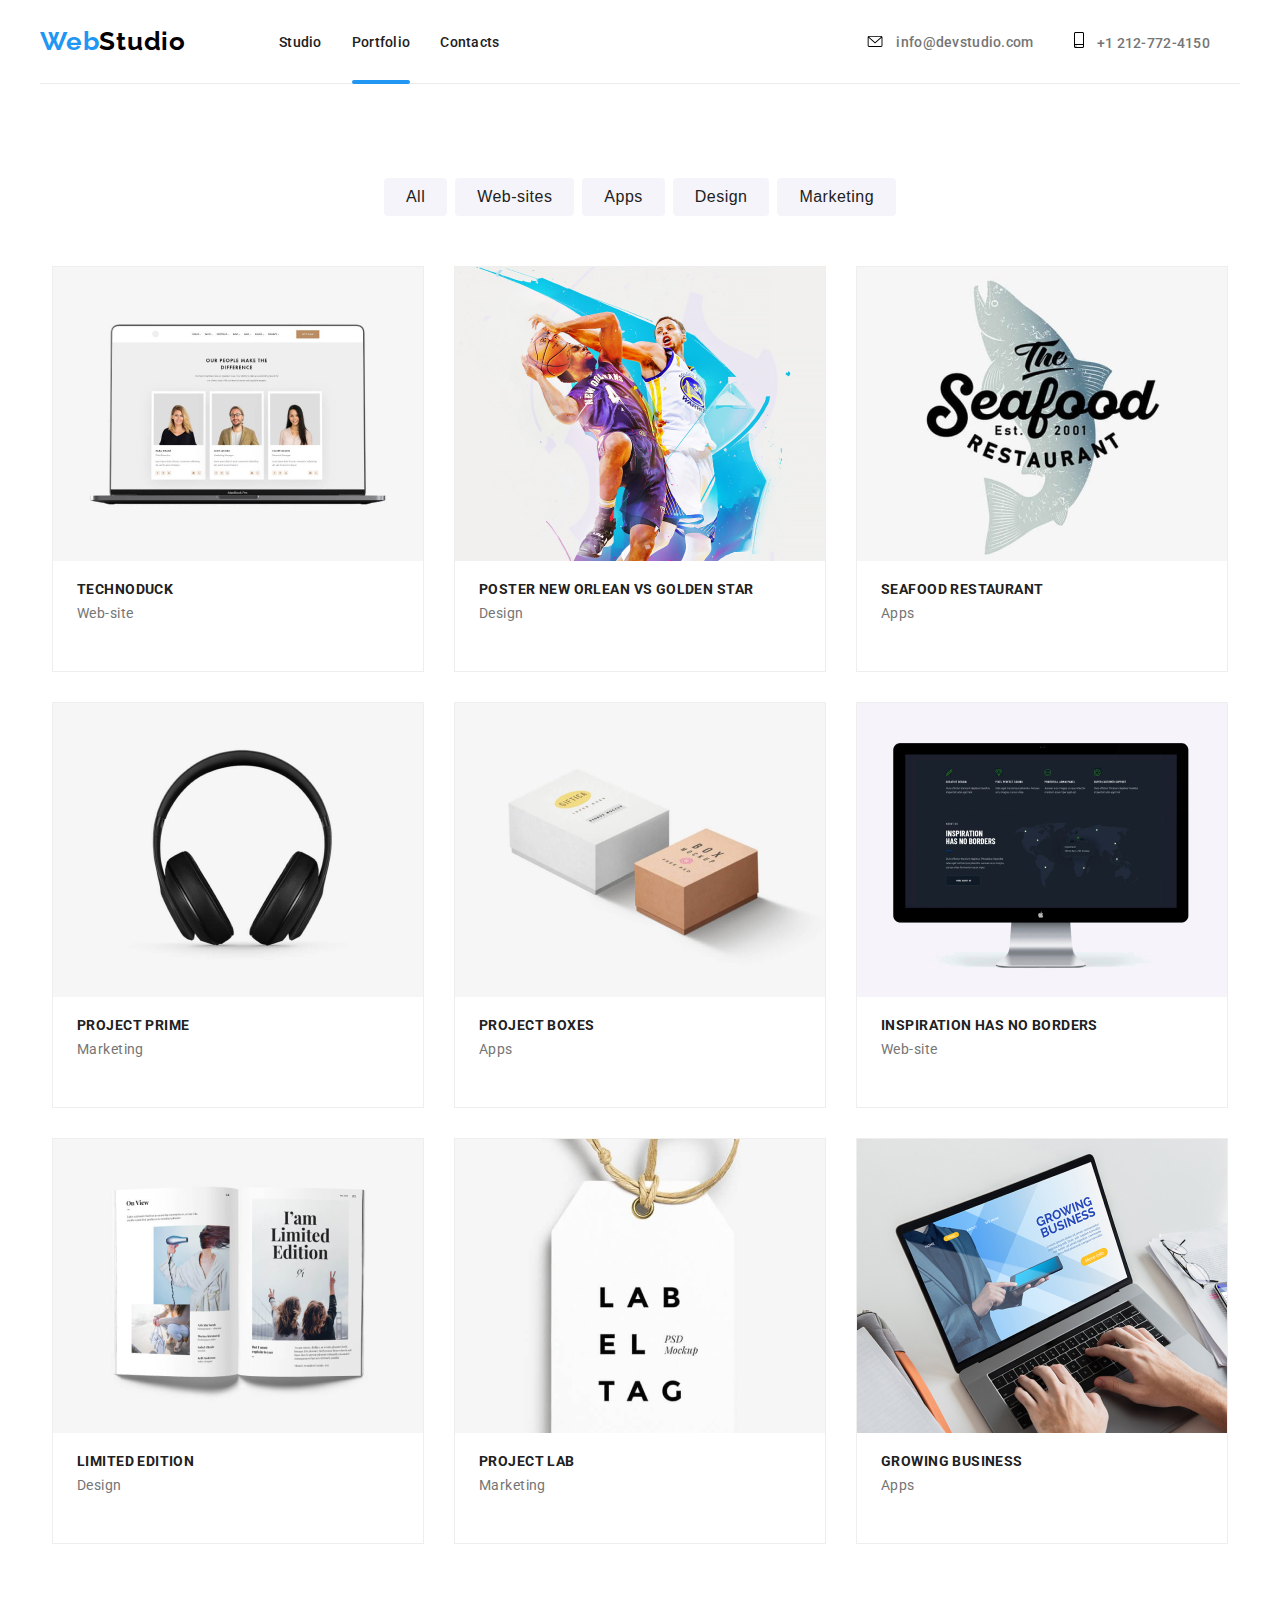
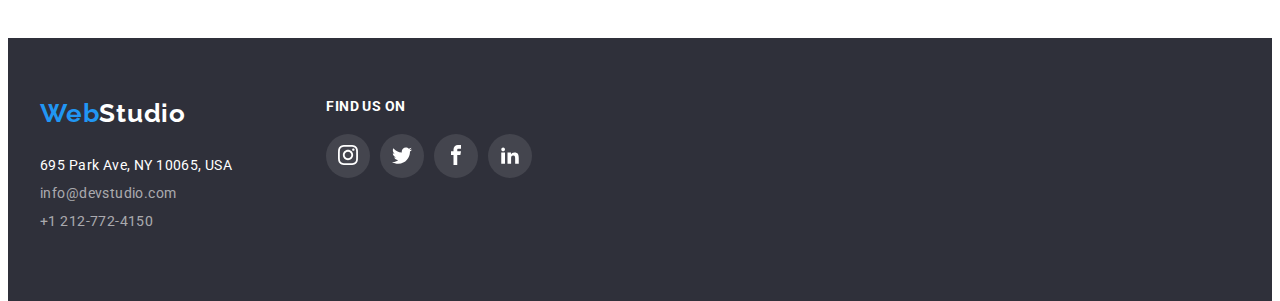
==== portofolio.html @ 066cd21b "19 mar 19:27" ====
<!DOCTYPE html>
<html lang="en">
<head>
    <meta>
    <title>Web Home Studio Project</title>
    <link rel="preconnect" href="https://fonts.googleapis.com">
    <link rel="preconnect" href="https://fonts.gstatic.com" crossorigin>
    <link href="https://fonts.googleapis.com/css2?family=Raleway:wght@700&family=Roboto:wght@400;500;700;900&display=swap" rel="stylesheet">  
    <link rel="stylesheet" href="./css/styles.css">
</head>
<body>
    <!--HeaderClass-->
    <header class="header">    
        <div class="container">
            <div class="header-navigation">
                <a class="WebStudio-info-header" href="Web">Web<span id="studio1">Studio</span></a>
                <nav class="nav-link">
                    <ul class="header-left">
                        <li><a class="page-link" href="./index.html">Studio</a></li>
                        <li><a class="page-link-a" href="./portofolio.html">Portfolio</a></li>
                        <li><a class="page-link" href="Contacts">Contacts</a></li>
                    </ul>
                    <ul class="header-right">
                        <li class="header-right-envelope">
                            <a class="contact-link" href="mailto:info@devstudio.com">
                                <svg class="header-icons" width="16" height="12">
                                    <use href="./images/symbol-defs.svg#icon-envelope"></use>
                                </svg>
                                info@devstudio.com
                            </a>
                        </li>
                        <li class="header-right-phone">
                            <a class="contact-link" href="tel:+1 212-772-4150">
                                <svg class="header-icons" width="10" height="16">
                                    <use href="./images/symbol-defs.svg#icon-smartphone"></use>
                                </svg> 
                                +1 212-772-4150
                            </a>
                        </li>
                    </ul>
                </nav>   
            </div>
         </div>
     </header>
    <main>
        <!--OurProjectsSection-->
        <section class="section-portofolio">
            <div class="container">
                <ul class="button-projects">
                    <li><button class="button" type="button">All</button></li>
                    <li><button class="button" type="button">Web-sites</button></li>
                    <li><button class="button" type="button">Apps</button></li>
                    <li><button class="button" type="button">Design</button></li>
                    <li><button class="button" type="button">Marketing</button></li>
                </ul>
                <ul class="portofolio">
                    <li class="card-portofolio">
                        <div class="card-portofolio-upper">
                            <div class="overlay">Technoduck is a state-of-the-art coronavirus distribution platform. Companies use this platform for digital espionage and attacks on competitors' secure servers.</div>
                            <img class="image-portofolio" src="./images/img-1.jpg" alt="">
                        </div>
                        <div class="card-portofolio-lower">
                            <h3 class="title" >Technoduck</h3>
                            <p class="description" >Web-site</p>
                        </div>
                    </li>
                    <li class="card-portofolio">
                        <div class="card-portofolio-upper">
                            <div class="overlay">Technoduck is a state-of-the-art coronavirus distribution platform. Companies use this platform for digital espionage and attacks on competitors' secure servers.</div>
                            <img class="image-portofolio" src="./images/img-2.jpg" alt="">
                        </div>
                        <div class="card-portofolio-lower">
                            <h3 class="title" >Poster New Orlean vs Golden Star</h3>
                            <p class="description">Design</p>
                        </div>
                    </li>
                    <li class="card-portofolio">
                        <div class="card-portofolio-upper">
                            <div class="overlay">Technoduck is a state-of-the-art coronavirus distribution platform. Companies use this platform for digital espionage and attacks on competitors' secure servers.</div>
                            <img class="image-portofolio" src="./images/img-3.jpg" alt="">
                        </div>
                        <div class="card-portofolio-lower">
                           <h3 class="title" >Seafood Restaurant</h3>
                           <p class="description">Apps</p>
                        </div>
                    </li>
                    <li class="card-portofolio">
                        <div class="card-portofolio-upper">
                            <div class="overlay">Technoduck is a state-of-the-art coronavirus distribution platform. Companies use this platform for digital espionage and attacks on competitors' secure servers.</div>
                            <img class="image-portofolio" src="./images/img-4.jpg" alt="">
                         </div>
                         <div class="card-portofolio-lower">
                            <h3 class="title" >Project Prime</h3>
                            <p class="description">Marketing</p>
                        </div>
                    </li>
                    <li class="card-portofolio">
                        <div class="card-portofolio-upper">
                            <div class="overlay">Technoduck is a state-of-the-art coronavirus distribution platform. Companies use this platform for digital espionage and attacks on competitors' secure servers.</div>
                            <img class="image-portofolio" src="./images/img-5.jpg" alt="">
                        </div>
                        <div class="card-portofolio-lower">
                            <h3 class="title" >Project Boxes</h3>
                            <p class="description">Apps</p>
                        </div>
                    </li>
                    <li class="card-portofolio">
                        <div class="card-portofolio-upper">
                            <div class="overlay">Technoduck is a state-of-the-art coronavirus distribution platform. Companies use this platform for digital espionage and attacks on competitors' secure servers.</div>
                            <img class="image-portofolio" src="./images/img-6.jpg" alt="">
                        </div>
                        <div class="card-portofolio-lower">
                            <h3 class="title" >Inspiration has no Borders</h3>
                            <p class="description">Web-site</p>
                        </div>
                    </li>
                    <li class="card-portofolio">
                        <div class="card-portofolio-upper">
                            <div class="overlay">Technoduck is a state-of-the-art coronavirus distribution platform. Companies use this platform for digital espionage and attacks on competitors' secure servers.</div>
                            <img class="image-portofolio" src="./images/img-7.jpg" alt="">
                        </div>
                        <div class="card-portofolio-lower">
                            <h3 class="title" >Limited Edition</h3>
                            <p class="description">Design</p>
                        </div>
                    </li>
                    <li class="card-portofolio">
                        <div class="card-portofolio-upper">
                            <div class="overlay">Technoduck is a state-of-the-art coronavirus distribution platform. Companies use this platform for digital espionage and attacks on competitors' secure servers.</div>
                            <img class="image-portofolio" src="./images/img-8.jpg" alt="">
                        </div>
                        <div class="card-portofolio-lower">
                            <h3 class="title" >Project LAB</h3>
                            <p class="description">Marketing</p>
                        </div>
                    </li>
                    <li class="card-portofolio">
                        <div class="card-portofolio-upper">
                            <div class="overlay">Technoduck is a state-of-the-art coronavirus distribution platform. Companies use this platform for digital espionage and attacks on competitors' secure servers.</div>
                            <img class="image-portofolio" src="./images/img-9.jpg" alt="">
                        </div>
                        <div class="card-portofolio-lower">
                            <h3 class="title" >Growing Business</h3>
                            <p class="description">Apps</p>
                        </div>
                    </li>
                </ul>
            </div>
        </section>
    </main>
    <!--FooterSection-->
    <footer class="footer">
        <div class="container">
            <div class="footer-navigation">
                <div class="left-footer">
                    <a class="WebStudio-info-footer bottom-webstudio" href="Web">Web<span id="studio2">Studio</span></a>
                    <address>
                        <ul class="adress-footer-list">
                            <li class="footer-adress"><a class="adress-link-footer" href="695 Park Ave, NY 10065, USA">695 Park Ave, NY 10065, USA</a></li>
                            <li class="footer-adress"><a class="contact-link-footer" href="mailto:info@devstudio.com">info@devstudio.com</a></li>
                            <li class="footer-adress"><a class="contact-link-footer" href="tel:+1 212-772-4150">+1 212-772-4150</a></li>
                        </ul>
                    </address>
                </div>
                <div class="social-media-icons-footer right-footer">
                    <p class="find-us-on">FIND US ON</p>
                    <ul class="social-media-icons-list-footer">
                        <li class="icon-list-item-footer">
                            <a href="#">
                            <svg width="20" height="20" fill="white">
                                <use href="./images/symbol-defs.svg#icon-instagram"></use>
                            </svg>
                        </a></li>
                        <li class="icon-list-item-footer">
                            <a href="#">
                            <svg width="20" height="20" fill="white">
                                <use href="./images/symbol-defs.svg#icon-twitter"></use>
                            </svg>
                        </a></li>
                        <li class="icon-list-item-footer">
                            <a href="#">
                            <svg width="20" height="20" fill="white">
                                <use href="./images/symbol-defs.svg#icon-facebook"></use>
                            </svg>
                        </a></li>
                        <li class="icon-list-item-footer">
                            <a href="#">
                            <svg width="20" height="20" fill="white">
                                <use href="./images/symbol-defs.svg#icon-linkedin2"></use>
                            </svg>
                        </a></li>
                    </ul>
                </div>
            </div>
        </div>        
    </footer>
</body>
</html>
---- css/styles.css ----
html {
    font-family: 'Roboto';
    font-style: normal;
    font-size: 14px;
}

li {
    list-style: none;
    text-decoration: none;
}

.container {
    width: 1200px;
    margin: 0px auto;
}

.section {
    /* padding: 94px 0px 0px 0px; */
    margin: 0px;
    margin: 0px auto;
}

.header-navigation { 
    background-color: white;
    font-weight: 500;
    line-height: 16px;
    letter-spacing: 0.02em;
    display: flex;
    justify-content: space-between;
    width: 100%;
    align-items: center;
    border-bottom: 1px solid #ECECEC;
}

.modal {
    background: rgba(0, 0, 0, 0.2);
    position: fixed;
    width: 100%;
    height: 100%;
    z-index: 1;
    display: flex;
    justify-content: center;
    align-items: center;
    transition: opacity 250ms linear;
}

.is-hidden {
    visibility: hidden;
    opacity: 0;
}

.inner-div {
    width: 528px;
    height: 581px;
    left: 536px;
    top: 221px;
    background: #FFFFFF;
    box-shadow: 0px 1px 3px rgba(0, 0, 0, 0.12), 0px 1px 1px rgba(0, 0, 0, 0.14), 0px 2px 1px rgba(0, 0, 0, 0.2);
    border-radius: 4px;
    transition: 250ms cubic-bezier(0.4, 0, 0.2, 1);
}
.inner-div > button {
    left: 490px;
    top: 8px;
    position: relative;
    padding: 0px;
    width: 30px;
    height: 30px;
    background: white;
    border: 1px solid rgba(0, 0, 0, 0.1);
    border-radius: 50%;
    /* position: absolute;
    width: 18px;
    height: 18px;
    left: 1032px;
    top: 235px; */
}

.modal-icon {
    
}

.nav-link {
    display: flex;
    flex-grow: 1;
    align-items: center;
    justify-content: space-between;
}

.header-left {
    display: flex;
    align-items: center;
    padding-inline-start: 0px;
    padding: 32px 0px;
}

.header-left :hover {
    color: #2196F3;
    cursor: pointer;
    transition: 250ms cubic-bezier(0.4, 0, 0.2, 1);
}

.header-left > li {
    padding-right: 30px;
}

.page-link {
    color: #212121;
    text-decoration: none;
}

.contact-link {
    color: #757575;
    text-decoration: none;
    padding-left: 10px;
}

.contact-link:hover {
    color:#2196F3;
    cursor: pointer;
    border: none;
    transition: 250ms cubic-bezier(0.4, 0, 0.2, 1);
}

.header-right-envelope svg:hover {
    fill: #2196F3;
}

.header-right-phone svg:hover {
    fill: #2196F3;
}

.WebStudio-info-header {
    font-family: 'Raleway';
    font-style: normal;
    font-weight: 700;
    font-size: 26px;
    line-height: 31px;
    letter-spacing: 0.03em;
    color: #2196F3;
    text-decoration: none;
    padding: 0 93px 0 0;
}

#studio1 {
    color: black;
  }
 
.header-right {
    color: #757575;
}

.header-right {
    display: flex;
    align-items: center;
    padding-inline-start: 0px;
    padding: 32px 0px;
}

.header-right-envelope {
    display: flex;
    /* padding-right: 10px; */
}

.header-right-phone {
    display: flex;
}

.header-icons {
    padding-right: 10px;
}

/*
.header-wright :hover {
    color:#2196F3;
    cursor: pointer;
    border: none;
} */

.header-right > li {
    padding-right: 30px;
}

.head-background {
    background-image: linear-gradient(rgba(47, 48, 58, 0.4) 180%, #C4C4C4 300%), url(../images/backgroung-Img.jpg);
    background-repeat: no-repeat;
    background-size: cover;
    height: 600px;
}

.head {
    /* background-color: #2F303A; */
}

.head-title {
    font-weight: 900;
    font-size: 44px;
    line-height: 60px;
    text-align: center;
    letter-spacing: 0.06em;
    text-transform: uppercase;
    color: #FFFFFF;
    width: 696px;
    padding-bottom: 30px;
    margin-inline-start: auto;
    margin-inline-end: auto;
    padding-top: 200px;
}

.head-button {
    height: 50px;
    background:  #2196F3;
    border-radius: 4px;
    box-shadow: 0px 4px 4px rgba(0, 0, 0, 0.15);
    cursor: pointer;
    font-weight: 700;
    font-size: 16px;
    line-height: 30px;
    display: flex;
    letter-spacing: 0.06em;
    color: #FFFFFF;
    border: none;
    padding: 0px 20px;
    margin-inline-start: auto;
    margin-inline-end: auto;
    justify-content: center;
    align-items: center;
}

.our-description {
    display: flex;
    gap: 30px;
    padding-top: 94px;
}

.our-every-description {
    display: flex;
    flex-direction: column;
    gap: 10px;
}

.our-description a {
    background-color: #F5F4FA;
    align-items: center;
    height: 120px;
    display: flex;
    justify-content: center;
    margin-bottom: 30px;
    }

.section-portofolio {
    display: flex;
    flex-direction: column;
    padding-top: 94px;
    padding-bottom: 94px;
}

.button-projects {
    list-style: none;
    border-radius: 4px;
    cursor: pointer;
    display: flex;
    justify-content: center;
    gap: 8px;
    height: 38px;
    padding-bottom: 50px;
}

.button {
    height: 38px;
    background: #F5F4FA;
    border-radius: 4px;
    cursor: pointer;
    font-weight: 500;
    font-size: 16px;
    line-height: 26px;
    text-align: center;
    letter-spacing: 0.03em;
    color: #212121;
    border: none;
    padding: 6px 22px 6px 22px;
}

.button:hover {
    color: #2196F3;
    cursor: pointer;
    border: none;
    width: auto;
    height: 38px;
    color: white;
    background: #2196F3;
    box-shadow: 0px 3px 1px rgba(0, 0, 0, 0.1), 0px 1px 2px rgba(0, 0, 0, 0.08), 0px 2px 2px rgba(0, 0, 0, 0.12);
    border-radius: 4px;
    transition: 250ms cubic-bezier(0.4, 0, 0.2, 1);
}

.portofolio {
    display: flex;
    justify-content: center;
    flex-wrap: wrap;
    gap: 30px;
}

.card-portofolio {
    flex-basis: 370px;
    height: 404px;
}

.card-portofolio:hover {
    box-shadow: 0px 1px 1px rgba(0, 0, 0, 0.12), 0px 4px 4px rgba(0, 0, 0, 0.06), 1px 4px 6px rgba(0, 0, 0, 0.16);
    cursor: pointer;
}

.overlay {
    font-weight: 400;
    font-size: 18px;
    line-height: 28px;
    letter-spacing: 0.03em;
    position: absolute;
    top: 0;
    left: 0;
    height: 294px;
    color: white;
    background: rgba(33, 150, 243, 0.9);
    overflow: hidden;
    transform: translatey(101%);
    transition: 250ms cubic-bezier(0.4, 0, 0.2, 1);
    padding: 63px 24px 91px 24px;
}

.card-portofolio-upper {
    position: relative;
    overflow: hidden;
    width: 370px;
    height: 294px;
    margin-left: auto;
    margin-right: auto;
}

.card-portofolio-upper:hover .overlay {
    transform: translateY(0px);
}

.card-portofolio-lower {
    padding: 20px 24px;
}

.portofolio > li {
    border: 1px solid #EEEEEE;
}

.card-portofolio > h3 {
   padding: 20px 0px 4px 24px;
}

.card-portofolio > p {
    padding-left: 24px;
}

.image-portofolio {
    width: 370px; 
    height: 294px;
}

.title {
    font-weight: 700;
    font-size: 14px;
    line-height: 16px;
    letter-spacing: 0.03em;
    text-transform: uppercase;
    color: #212121;
    padding-bottom: 4px;
}

.what-we-do {
    display: flex;
    flex-direction: column;
    align-items: center;
    padding-bottom: 94px;
}

.title-what-we-do {
    /* margin-top: 44px; */
    padding-top: 91px;
    font-weight: 700;
    font-size: 36px;
    line-height: 42px;
    letter-spacing: 0.03em;
    color: #212121;
    padding-bottom: 50px;
    display: flex;
    justify-content: center;
}

.what-we-do-img {
    display: flex;
    gap: 30px;
    justify-content: center;
}

.what-we-do-exemple {
    display: flex;
    flex-direction: column-reverse;
}

.what-we-do-description {
    position: absolute;
    width: 370px;
    height: 70px;
    background: rgba(47, 48, 58, 0.8);
    color: white;
    letter-spacing: 0.03em;
    text-transform: uppercase;
    justify-content: center;
    display: flex;
    align-items: center;
    box-sizing: border-box;
}

.section-our-team {
    background-color: #F5F4FA;
    display: flex;
    flex-direction: column;
    align-items: center;
}

.title-our-team {
    font-weight: 700;
    font-size: 36px;
    line-height: 42px;
    letter-spacing: 0.03em;
    color: #212121;
    padding-bottom: 50px;
    display: flex;
    justify-content: center;
    padding-top: 94px;
}

.our-team {
    display: flex;
    gap: 30px;
    display: flex;
    justify-content: center;
    margin-bottom: 97px;
}

.card-team {
    display: flex;
    flex-direction: column;
    align-items: center;
    background: #FFFFFF;
    box-shadow: 0px 1px 3px rgba(0, 0, 0, 0.12), 0px 1px 1px rgba(0, 0, 0, 0.14), 0px 2px 1px rgba(0, 0, 0, 0.2);
    border-radius: 0px 0px 4px 4px;
}

.img-team {
    padding-bottom: 30px;
}

.description-team {
    font-weight: 400;
    font-size: 16px;
    line-height: 19px;
    letter-spacing: 0.03em;
    color: #757575;
    padding-bottom: 30px;
}

.title-team {
    padding-bottom: 10px;
}

.social-media-icons {
    display: flex;
}

.social-media-icons-list {
    display: flex;
    text-decoration: none;
    width: 206px;
    justify-content: space-between;
    color: #AFB1B8;
}

.social-media-icons-list a:hover {
    color: white;
}

.icon-list-item {
    height: 44px;
    width: 44px;
    background-color: #FFFFFF;
    border-radius: 50%;
    display: flex;
    justify-content: center;
    align-items: center;
    margin-bottom: 30px;
}

.icon-list-item:hover {
    background-color: #2196F3;
    transition: 250ms cubic-bezier(0.4, 0, 0.2, 1);
}

.icon-list-item svg:hover {
    fill: white;
    transition: 250ms cubic-bezier(0.4, 0, 0.2, 1);
}

.description {
    font-weight: 400;
    font-size: 14px;
    line-height: 24px;
    letter-spacing: 0.03em;
    color: #757575;
    padding-bottom: 20px;
}

.regular-customers {
    display: flex;
    flex-direction: column;
    align-items: center;
}

.title-regular-customers {
    font-weight: 700;
    font-size: 36px;
    line-height: 42px;
    text-align: center;
    letter-spacing: 0.03em;
    color: #212121;
    margin-top: 91px;
}

.regular-customers-list {
    display: flex;
    justify-content: center;
    align-items: center;
}

.card-regular-customers {
    width: 170px;
    height: 92px;
    border: 1px solid #AFB1B8;
    border-radius: 4px;
    margin: 50px 30px 94px 30px;
    display: flex;
    align-items: center;
    justify-content: center;
}

.card-regular-customers svg:hover {
    fill: #2196f3;
    transition: 250ms cubic-bezier(0.4, 0, 0.2, 1);
}

.card-regular-customers:hover {
    border-color: #2196f3;
    transition: 250ms cubic-bezier(0.4, 0, 0.2, 1);
}

.footer {
    background-color: #2F303A;
    display: flex;
    flex-direction: column;
    padding: 60px 0px;
}

.footer-navigation {
    display: flex;
}

.left-footer {
    display: flex;
    flex-direction: column;
}

.bottom-webstudio{
    position: relative;
}

#studio2 {
    color: white;
  }

.adress-footer-list {
    list-style: none;
    display: flex;
    flex-direction: column;
    padding-inline-start: 0px;
    padding-top: 28px;
}

.adress-footer-list :hover {
    color: #2196F3;
    transition: 250ms cubic-bezier(0.4, 0, 0.2, 1);
}

.footer-adress {
    padding-bottom: 12px;
}

.WebStudio-info-footer {
    font-family: 'Raleway';
    font-style: normal;
    font-weight: 700;
    font-size: 26px;
    line-height: 31px;
    letter-spacing: 0.03em;
    color: #2196F3;
    text-decoration: none;
}

.adress-link-footer {
    font-weight: 400;
    line-height: 16px;
    letter-spacing: 0.03em;
    color: #FFFFFF;
    text-decoration: none;
    font-style: normal;
}

.contact-link-footer {
    font-weight: 400;
    line-height: 16px;
    letter-spacing: 0.03em;
    color: rgba(255, 255, 255, 0.6);
    text-decoration: none;
    font-style: normal;
    }

.find-us-on {
    font-weight: 700;
    line-height: 16px;
    letter-spacing: 0.03em;
    text-transform: uppercase;
    color: #FFFFFF;
    padding-bottom: 20px;
}

.social-media-icons-list-footer {
    display: flex;
    justify-content: space-between;
}

.social-media-icons-list-footer a:hover {
    color: white;
}

.icon-list-item-footer {
    height: 44px;
    width: 44px;
    background-color: rgba(255, 255, 255, 0.1);
    border-radius: 50%;
    display: flex;
    justify-content: center;
    align-items: center;
    margin-bottom: 30px;
    /* color: #FFFFFF; */
}

.icon-list-item-footer > svg {
    color: white;
}

.icon-list-item-footer:hover {
    background-color: #2196F3;
    transition: 250ms cubic-bezier(0.4, 0, 0.2, 1);
}

* {
    margin-block-start: auto;
    margin-block-end: auto;
    padding-inline-start: 0px;
}

.right-footer {
    height: 80px;
    padding-left: 94px;
    display: flex;
    flex-direction: column;
    margin-block-start: 0px;
    width: 206px;
}

.page-link-a {
    position: relative;
    color: #212121;
    text-decoration: none;
}

.page-link-a::after {
    content: "";
    position: absolute;
    width: 100%;
    height: 4px;
    background: #2196f3;
    border-radius: 2px;
    top: 46px;
    transition: 250ms cubic-bezier(0.4, 0, 0.2, 1);
    left: 0px;
}
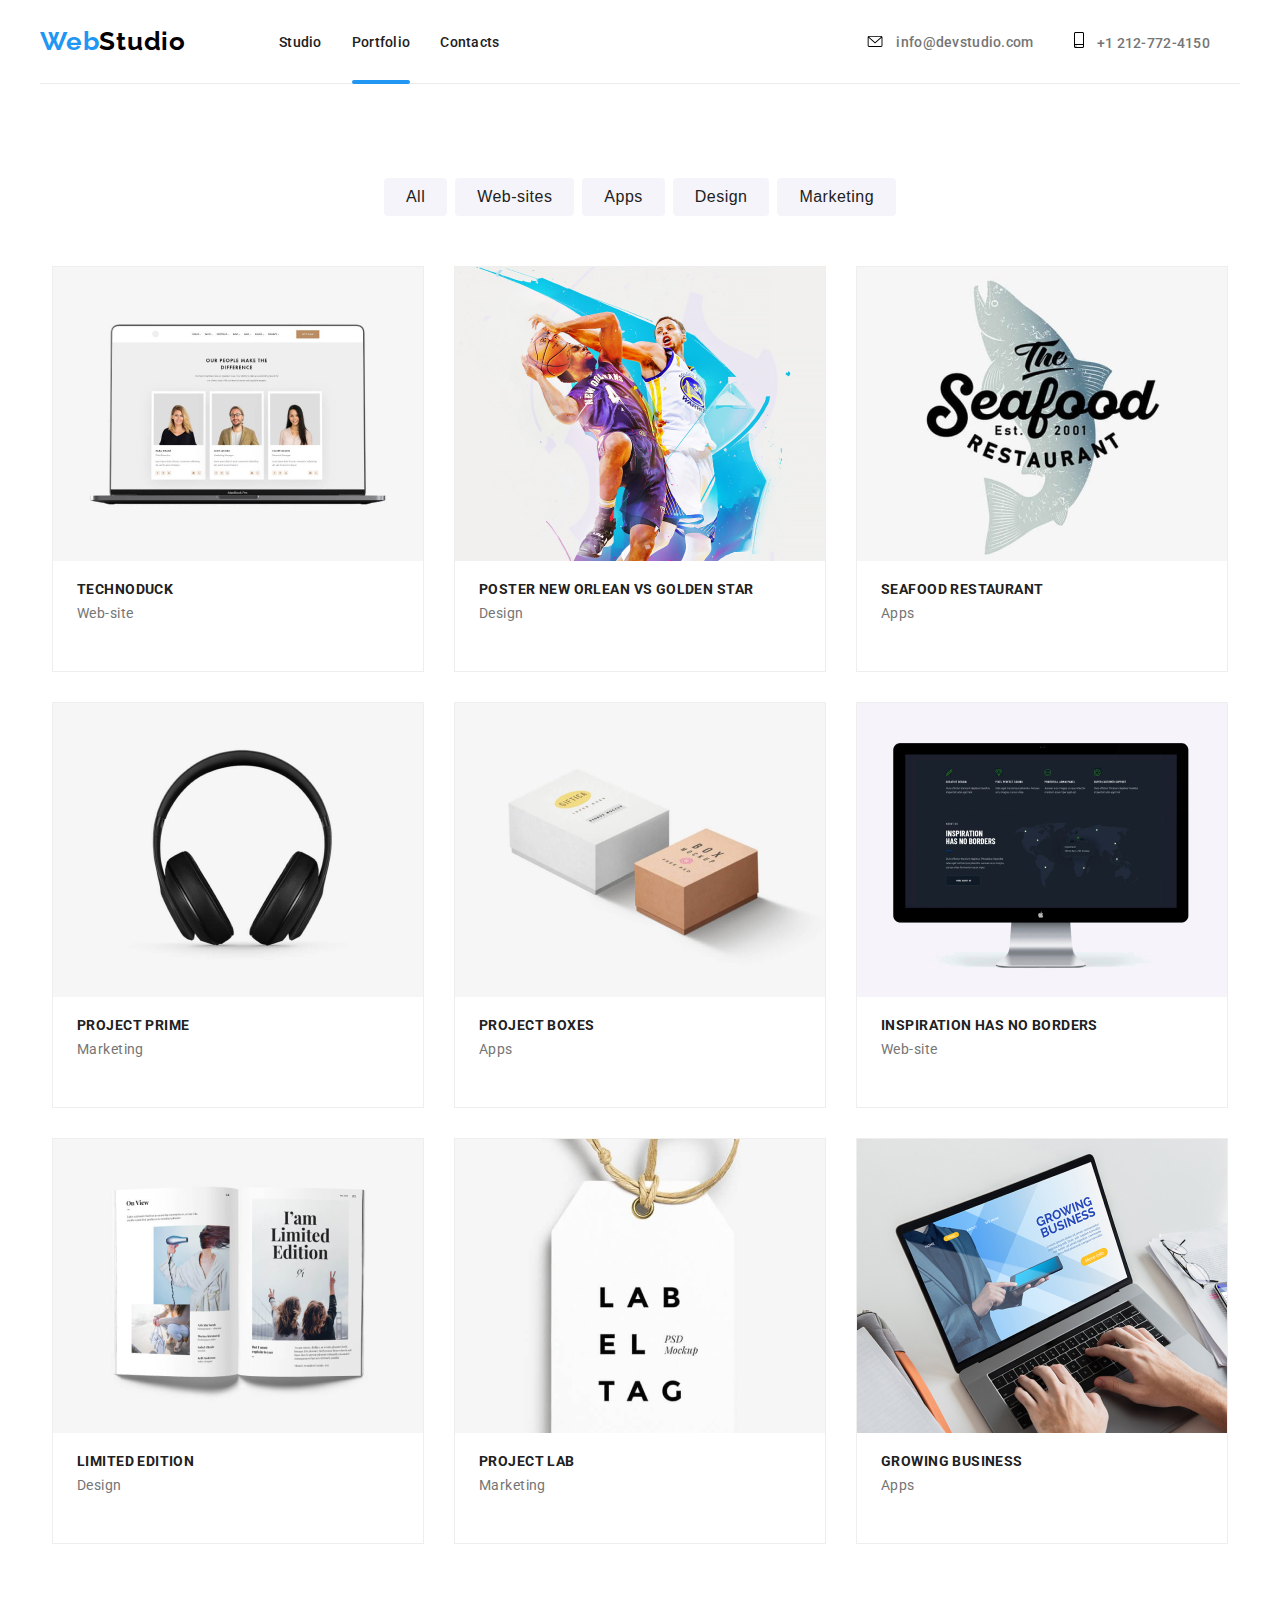
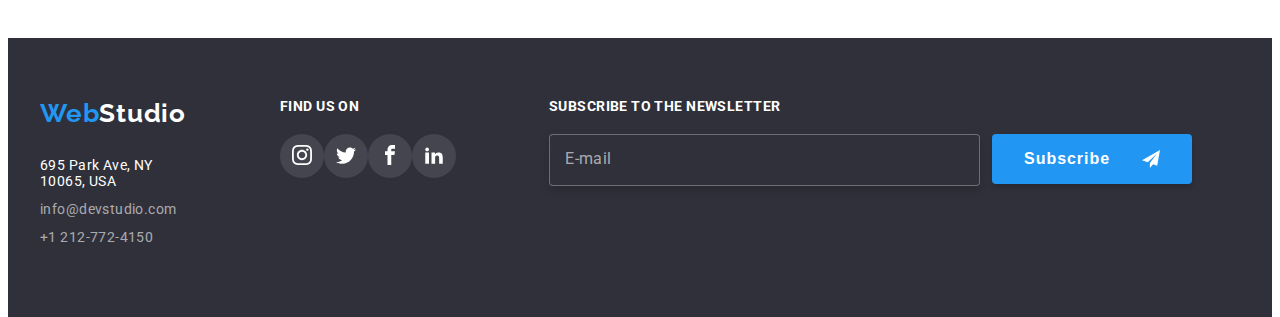
==== commit 9e317c28: "20 mar 01:16" ====
--- a/portofolio.html
+++ b/portofolio.html
@@ -191,6 +191,23 @@
                         </a></li>
                     </ul>
                 </div>
+                <div class="footer-form-position">
+                    <h3 class="footer-form-position-title">SUBSCRIBE TO THE NEWSLETTER</h3>
+                    <div class="footer-form">
+                        <P class="email-text-footer">E-mail</P>
+                        <form name="" class="footer-form-email">
+                            <label class="form-label-footer">
+                                <input type="email" name="E-mail"/>
+                            </label>
+                        </form>
+                        <button class="footer-form-button" type="submit">Subscribe
+                            <svg class="modal-icon-form-footer" width="18" height="18">
+                                <use href="./images/symbol-defs.svg#icon-icon-send-footer"></use>
+                            </svg>
+                        </button>
+                        </form>
+                    </div>
+                </div>
             </div>
         </div>        
     </footer>
--- a/css/styles.css
+++ b/css/styles.css
@@ -77,9 +77,130 @@
     top: 235px; */
 }
 
-.modal-icon {
-    
-}
+inner-div svg:hover {
+    color: #2196F3;
+    cursor: pointer;
+}
+
+.x:hover {
+    color: #2196F3;
+    cursor: pointer;
+}
+
+.modal-icon > use:hover {
+    fill: #2196F3;
+    cursor: pointer;
+}
+
+.modal-form {
+    /* display: flex; */
+    flex-direction: column;
+    margin: 2px 41px 40px 39px;
+}
+
+.modal-icon-form {
+    fill: #212121;
+    padding-top: 28px;
+    padding-left: 12px;
+    position: absolute;
+}
+
+.modal-icon-form:hover {
+    fill: #2196F3;
+}
+
+.modal-form-title {
+    margin: 2px 0px 12px;
+    font-weight: 700;
+    font-size: 20px;
+    line-height: 23px;
+    text-align: center;
+    letter-spacing: 0.03em;
+    color: #212121;
+}
+
+.request-our-service-form {
+    display: flex;
+    flex-direction: column;
+    /* gap: 10px; */
+}
+
+.form-label {
+    display: flex;
+    flex-direction: column;
+    padding: 0px 0px 10px;
+    font-size: 12px;
+    line-height: 14px;
+    letter-spacing: 0.01em;
+    color: #757575;
+}
+
+.form-label > input {
+    padding-left: 40px;
+}
+
+.checkbox {
+    font-weight: 400;
+    font-size: 14px;
+    line-height: 24px;
+    letter-spacing: 0.03em;
+    color: #757575;
+    margin: 10px 11px 30px 13px;
+}
+
+.form-label > input {
+    margin: 4px 0px 0px;
+    font-weight: 400;
+    box-sizing: border-box;
+    width: 448px;
+    height: 40px;
+    left: 576px;
+    top: 382px;
+    border: 1px solid rgba(33, 33, 33, 0.2);
+    border-radius: 4px;
+}
+
+.form-label > input:hover {
+    border: 1px solid #2196F3;
+    border-radius: 4px;
+    cursor: pointer;
+}
+
+.form-label > textarea:hover {
+    border: 1px solid #2196F3;
+    border-radius: 4px;
+    cursor: pointer;
+}
+
+.form-label > textarea {
+    box-sizing: border-box;
+    height: 120px;
+    border: 1px solid rgba(33, 33, 33, 0.2);
+    border-radius: 4px;
+    margin: 4px 0px 0px;
+}
+
+.send-button-form {
+    font-weight: 700;
+    font-size: 16px;
+    letter-spacing: 0.06em;
+    color: #FFFFFF;
+    width: 200px;
+    height: 50px;
+    background: #2196F3;
+    box-shadow: 0px 4px 4px rgba(0, 0, 0, 0.15);
+    border-radius: 4px;
+    justify-content: center;
+    margin: 0px 124px 0px 124px;
+}
+
+.send-button-form:hover {
+    background: #188CE8;
+    box-shadow: 0px 4px 4px rgba(0, 0, 0, 0.15);
+    border-radius: 4px;
+    cursor: pointer;
+}
+
 
 .nav-link {
     display: flex;
@@ -701,3 +822,80 @@
     transition: 250ms cubic-bezier(0.4, 0, 0.2, 1);
     left: 0px;
 }
+
+.footer-form-position {
+    margin: 0px 0px 0px 93px;
+}
+
+.footer-form-position-title {
+    font-weight: 700;
+    font-size: 14px;
+    line-height: 16px;
+    letter-spacing: 0.03em;
+    text-transform: uppercase;
+    color: #FFFFFF;
+    margin-bottom: 20px;
+}
+
+.footer-form {
+    display: flex;
+}
+
+.form-label-footer > input {
+    border: 1px solid rgba(255, 255, 255, 0.3);
+    filter: drop-shadow(0px 4px 4px rgba(0, 0, 0, 0.15));
+    border-radius: 4px;
+    width: 358px;
+    height: 50px;
+    padding: 0px;
+    background: #2F303A;
+    font-weight: 400;
+    font-size: 16px;
+    line-height: 20px;
+    padding-left: 71px;
+    color: white;
+}
+
+.email-text-footer {
+    position: absolute;
+    margin: 15px 0px 15px 16px;
+    z-index: 2; 
+    font-weight: 400;
+    font-size: 16px;
+    line-height: 20px;
+    display: flex;
+    align-items: center;
+    letter-spacing: 0.03em;
+    color: rgba(255, 255, 255, 0.6);
+}
+
+/*
+.footer-form-email {
+    width: 358px;
+    height: 50px;
+    border: 1px solid rgba(255, 255, 255, 0.3);
+    filter: drop-shadow(0px 4px 4px rgba(0, 0, 0, 0.15));
+    border-radius: 4px;
+}
+*/
+
+.footer-form-button {
+    width: 200px;
+    height: 50px;
+    background: #2196F3;
+    box-shadow: 0px 4px 4px rgba(0, 0, 0, 0.15);
+    border-radius: 4px;
+    font-weight: 700;
+    font-size: 16px;
+    line-height: 30px;
+    display: flex;
+    align-items: center;
+    text-align: center;
+    letter-spacing: 0.06em;
+    color: #FFFFFF;
+    justify-content: space-evenly;
+    margin: 0px 215px 0px 12px;
+    padding: 0px;
+    border: 0px;
+}
+
